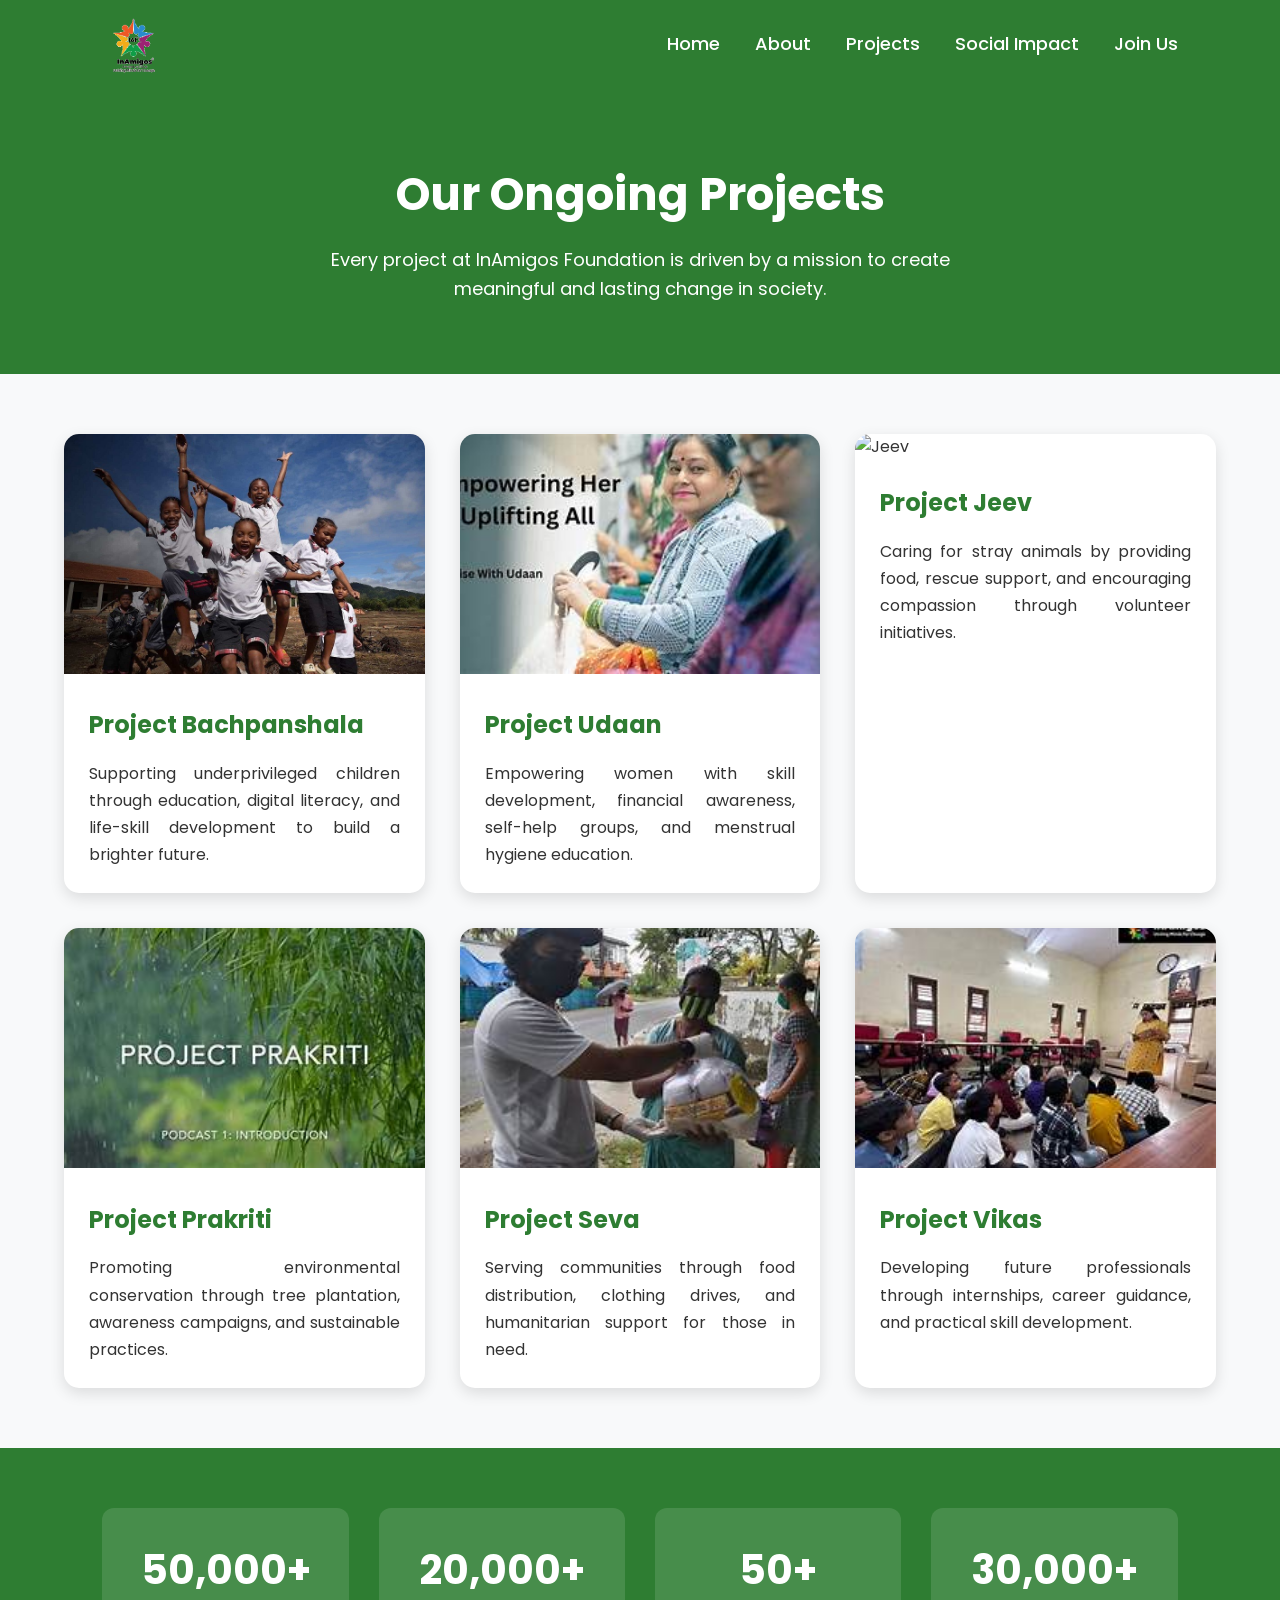
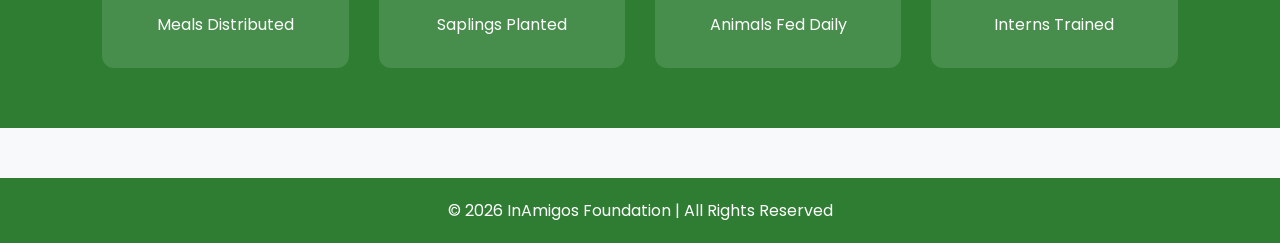
==== projects.html @ 474dfe5e "Add files via upload" ====
<!DOCTYPE html>
<html lang="en">

<head>

    <meta charset="UTF-8">
    <meta name="viewport" content="width=device-width, initial-scale=1.0">

    <title>Our Projects | InAmigos Foundation</title>

    <link rel="stylesheet" href="style.css">

    <link href="https://fonts.googleapis.com/css2?family=Poppins:wght@300;400;500;600;700&display=swap" rel="stylesheet">

</head>

<body>

<header>

    <nav class="navbar">

        <div class="logo">

            <a href="index.html">
                <img src="images/logo_transparent.png" alt="Logo">
            </a>

        </div>

        <ul class="nav-links">

            <li><a href="index.html">Home</a></li>

            <li><a href="about.html">About</a></li>

            <li><a href="projects.html">Projects</a></li>

            <li><a href="impact.html">Social Impact</a></li>

            <li><a href="join.html">Join Us</a></li>

        </ul>

    </nav>

</header>


<!-- ========= Banner ========= -->

<section class="project-banner">

    <h1>Our Ongoing Projects</h1>

    <p>
        Every project at InAmigos Foundation is driven by a mission to create
        meaningful and lasting change in society.
    </p>

</section>


<!-- ========= Projects ========= -->

<section class="projects-container">

    <!-- Project 1 -->

    <div class="project-card">

        <img src="images/ProjectBachpanshala.jpeg" alt="Bachpanshala">

        <div class="project-content">

            <h2>Project Bachpanshala</h2>

            <p>
                Supporting underprivileged children through education,
                digital literacy, and life-skill development to build
                a brighter future.
            </p>

        </div>

    </div>


    <!-- Project 2 -->

    <div class="project-card">

        <img src="images/ProjectUdaan.jpg" alt="Udaan">

        <div class="project-content">

            <h2>Project Udaan</h2>

            <p>
                Empowering women with skill development,
                financial awareness, self-help groups,
                and menstrual hygiene education.
            </p>

        </div>

    </div>


    <!-- Project 3 -->

    <div class="project-card">

        <img src="images/ProjectJeev.jpg" alt="Jeev">

        <div class="project-content">

            <h2>Project Jeev</h2>

            <p>
                Caring for stray animals by providing food,
                rescue support, and encouraging compassion
                through volunteer initiatives.
            </p>

        </div>

    </div>


    <!-- Project 4 -->

    <div class="project-card">

        <img src="images/ProjectPrakriti.jpg" alt="Prakriti">

        <div class="project-content">

            <h2>Project Prakriti</h2>

            <p>
                Promoting environmental conservation through
                tree plantation, awareness campaigns,
                and sustainable practices.
            </p>

        </div>

    </div>


    <!-- Project 5 -->

    <div class="project-card">

        <img src="images/ProjectSeva.jpg" alt="Seva">

        <div class="project-content">

            <h2>Project Seva</h2>

            <p>
                Serving communities through food distribution,
                clothing drives, and humanitarian support for
                those in need.
            </p>

        </div>

    </div>


    <!-- Project 6 -->

    <div class="project-card">

        <img src="images/ProjectVikas.jpg" alt="Vikas">

        <div class="project-content">

            <h2>Project Vikas</h2>

            <p>
                Developing future professionals through
                internships, career guidance,
                and practical skill development.
            </p>

        </div>

    </div>

</section>



<!-- ========= Impact Numbers ========= -->

<section class="stats">

    <div class="stat-box">

        <h2>50,000+</h2>

        <p>Meals Distributed</p>

    </div>

    <div class="stat-box">

        <h2>20,000+</h2>

        <p>Saplings Planted</p>

    </div>

    <div class="stat-box">

        <h2>50+</h2>

        <p>Animals Fed Daily</p>

    </div>

    <div class="stat-box">

        <h2>30,000+</h2>

        <p>Interns Trained</p>

    </div>

</section>



<footer>

<p>© 2026 InAmigos Foundation | All Rights Reserved</p>

</footer>

</body>

</html>
---- style.css ----
/* ===========================
   Google Font & Reset
=========================== */

*{
    margin:0;
    padding:0;
    box-sizing:border-box;
}

body{
    font-family:'Poppins',sans-serif;
    background:#f8f9fa;
    color:#333;
    line-height:1.6;
}

/* ===========================
   Header
=========================== */

/* ===========================
   Header
=========================== */

.logo img{
    height:65px;
    width:auto;
    display:block;
}

header{
    background:#2E7D32;
    padding:12px 8%;
    box-shadow:0 2px 10px rgba(0,0,0,0.15);
}

.navbar{
    display:flex;
    justify-content:space-between;
    align-items:center;
}

.nav-links{
    list-style:none;
    display:flex;
    gap:35px;
}

.nav-links a{
    text-decoration:none;
    color:white;
    font-size:18px;
    font-weight:500;
    transition:0.3s;
}

.nav-links a:hover{
    color:#FFD54F;
}

/* ===========================
   Hero Section
=========================== */
.hero{
    width:85%;
    margin:50px auto;
    text-align:center;
}

.hero h1{
    font-size:48px;
    color:#2E7D32;
    margin-bottom:30px;
}

.slider{
    width:100%;
    height:500px;
    position:relative;
    overflow:hidden;
    border-radius:15px;
}

.slider img{
    position:absolute;
    top:0;
    left:0;
    width:100%;
    height:100%;
    object-fit:cover;
    opacity:0;

    animation:slider 12s infinite;
}

.slider img:nth-child(1){
    animation-delay:0s;
}

.slider img:nth-child(2){
    animation-delay:4s;
}

.slider img:nth-child(3){
    animation-delay:8s;
}

@keyframes slider{

    0%{
        opacity:0;
    }

    10%{
        opacity:1;
    }

    30%{
        opacity:1;
    }

    40%{
        opacity:0;
    }

    100%{
        opacity:0;
    }

}
.hero-content{
    max-width:800px;
    margin:35px auto 0;
}

.hero-content p{
    font-size:18px;
    line-height:1.8;
    margin-bottom:25px;
}
/* ===========================
   Sections
=========================== */

.intro,
.work{
    background:white;
    width:85%;
    margin:50px auto;
    padding:40px;
    border-radius:12px;
    box-shadow:0 3px 10px rgba(0,0,0,.1);
}

.intro h2,
.work h2{
    color:#2E7D32;
    margin-bottom:20px;
    text-align:center;
}

.intro p,
.work p{
    text-align:justify;
    font-size:17px;
}

/* ===========================
   Footer
=========================== */

footer{
    background:#2E7D32;
    color:white;
    text-align:center;
    padding:20px;
    margin-top:50px;
}

/* ===========================
   Responsive
=========================== */

@media(max-width:768px){

    .navbar{
        flex-direction:column;
        gap:15px;
    }

    .nav-links{
        flex-direction:column;
        align-items:center;
        gap:12px;
    }

    .hero-content h1{
        font-size:30px;
    }

    .hero-images img{
        width:100%;
        max-width:350px;
        height:auto;
    }

    .intro,
    .work{
        width:92%;
        padding:25px;
    }

}
/* ===========================
   ABOUT PAGE
=========================== */

.page-title{

    text-align:center;
    padding:60px 8%;

}

.page-title h1{

    font-size:45px;
    color:#2E7D32;
    margin-bottom:15px;

}

.page-title p{

    font-size:18px;

}

.about-section{

    width:85%;
    margin:auto;
    display:flex;
    gap:40px;
    align-items:center;
    margin-bottom:60px;
    flex-wrap:wrap;

}

.about-image{

    flex:1;

}

.about-image img{

    width:100%;
    border-radius:12px;
    box-shadow:0 5px 15px rgba(0,0,0,.15);

}

.about-text{

    flex:1;

}

.about-text h2{

    color:#2E7D32;
    margin-bottom:20px;

}

.about-text p{

    margin-bottom:20px;
    text-align:justify;
    line-height:1.8;

}

.mission-vision{

    width:85%;
    margin:60px auto;
    display:flex;
    gap:30px;
    flex-wrap:wrap;

}

.card{

    flex:1;
    background:rgb(214, 227, 223);
    padding:30px;
    border-radius:12px;
    box-shadow:0 4px 12px rgba(0,0,0,.1);

}

.card h2{

    color:#2E7D32;
    margin-bottom:15px;

}

.credentials-section{

    width:85%;
    margin:60px auto;
    text-align:center;

}

.credentials-section h2{

    color:#2E7D32;
    margin-bottom:30px;

}

.credential-grid{

    display:grid;
    grid-template-columns:repeat(auto-fit,minmax(220px,1fr));
    gap:20px;

}

.credential-card{

    background:white;
    padding:25px;
    border-radius:10px;
    box-shadow:0 3px 10px rgba(0,0,0,.1);
    font-weight:600;

}
/*==============================
PROJECTS PAGE
===============================*/

.project-banner{

    background:#2E7D32;
    color:white;
    text-align:center;
    padding:70px 20px;

}

.project-banner h1{

    font-size:45px;
    margin-bottom:15px;

}

.project-banner p{

    max-width:700px;
    margin:auto;
    font-size:18px;

}


/* Cards */

.projects-container{

    width:90%;
    margin:60px auto;

    display:grid;

    grid-template-columns:repeat(auto-fit,minmax(330px,1fr));

    gap:35px;

}


.project-card{

    background:white;

    border-radius:15px;

    overflow:hidden;

    box-shadow:0 5px 15px rgba(0,0,0,.12);

    transition:.3s;

}


.project-card:hover{

    transform:translateY(-8px);

}


.project-card img{

    width:100%;

    height:240px;

    object-fit:cover;

}


.project-content{

    padding:25px;

}


.project-content h2{

    color:#2E7D32;

    margin-bottom:15px;

}


.project-content p{

    line-height:1.7;

    text-align:justify;

}


/* Statistics */

.stats{

    background:#2E7D32;

    color:white;

    padding:60px 8%;

    display:grid;

    grid-template-columns:repeat(auto-fit,minmax(200px,1fr));

    gap:30px;

    text-align:center;

}


.stat-box{

    background:rgba(255,255,255,.12);

    padding:30px;

    border-radius:12px;

}


.stat-box h2{

    font-size:40px;

    margin-bottom:10px;

}
/*===========================
SOCIAL IMPACT
===========================*/

.impact-hero{

    background:#2E7D32;
    color:white;
    text-align:center;
    padding:70px 20px;

}

.impact-hero h1{

    font-size:45px;
    margin-bottom:15px;

}

.impact-hero p{

    max-width:750px;
    margin:auto;
    line-height:1.7;

}

.impact-section{

    width:85%;
    margin:70px auto;

    display:flex;

    align-items:center;

    gap:40px;

    flex-wrap:wrap;

}

.reverse{

    flex-direction:row-reverse;

}

.impact-image{

    flex:1;

}

.impact-image img{

    width:100%;

    border-radius:15px;

    box-shadow:0 5px 15px rgba(0,0,0,.15);

}

.impact-content{

    flex:1;

}

.impact-content h2{

    color:#2E7D32;

    margin-bottom:20px;

}

.impact-content h3{

    margin-top:15px;

    margin-bottom:10px;

}

.impact-content p{

    text-align:justify;

    line-height:1.8;

}

.impact-summary{

    background:#f4f4f4;

    text-align:center;

    padding:60px 8%;

}

.impact-summary h2{

    color:#2E7D32;

    margin-bottom:20px;

}

.impact-summary p{

    max-width:900px;

    margin:auto;

    line-height:1.8;

}
/*==========================
JOIN US PAGE
===========================*/

.join-hero{

    background:#2E7D32;
    color:white;
    text-align:center;
    padding:80px 20px;

}

.join-hero h1{

    font-size:45px;
    margin-bottom:20px;

}

.join-hero p{

    max-width:750px;
    margin:auto;
    line-height:1.8;

}

.join-options{

    width:90%;
    margin:70px auto;

    display:grid;

    grid-template-columns:repeat(auto-fit,minmax(300px,1fr));

    gap:30px;

}

.join-card{

    background:white;

    border-radius:15px;

    overflow:hidden;

    box-shadow:0 5px 15px rgba(0,0,0,.12);

    transition:.3s;

}

.join-card:hover{

    transform:translateY(-8px);

}

.join-card img{

    width:100%;

    height:220px;

    object-fit:cover;

}

.join-card h2{

    color:#2E7D32;

    padding:20px 20px 10px;

}

.join-card p{

    padding:0 20px 25px;

    text-align:justify;

    line-height:1.7;

}

.cta-section{

    background:#f5f5f5;

    text-align:center;

    padding:70px 20px;

}

.cta-section h2{

    color:#2E7D32;

    margin-bottom:20px;

}

.cta-section p{

    max-width:700px;

    margin:0 auto 30px;

    line-height:1.8;

}
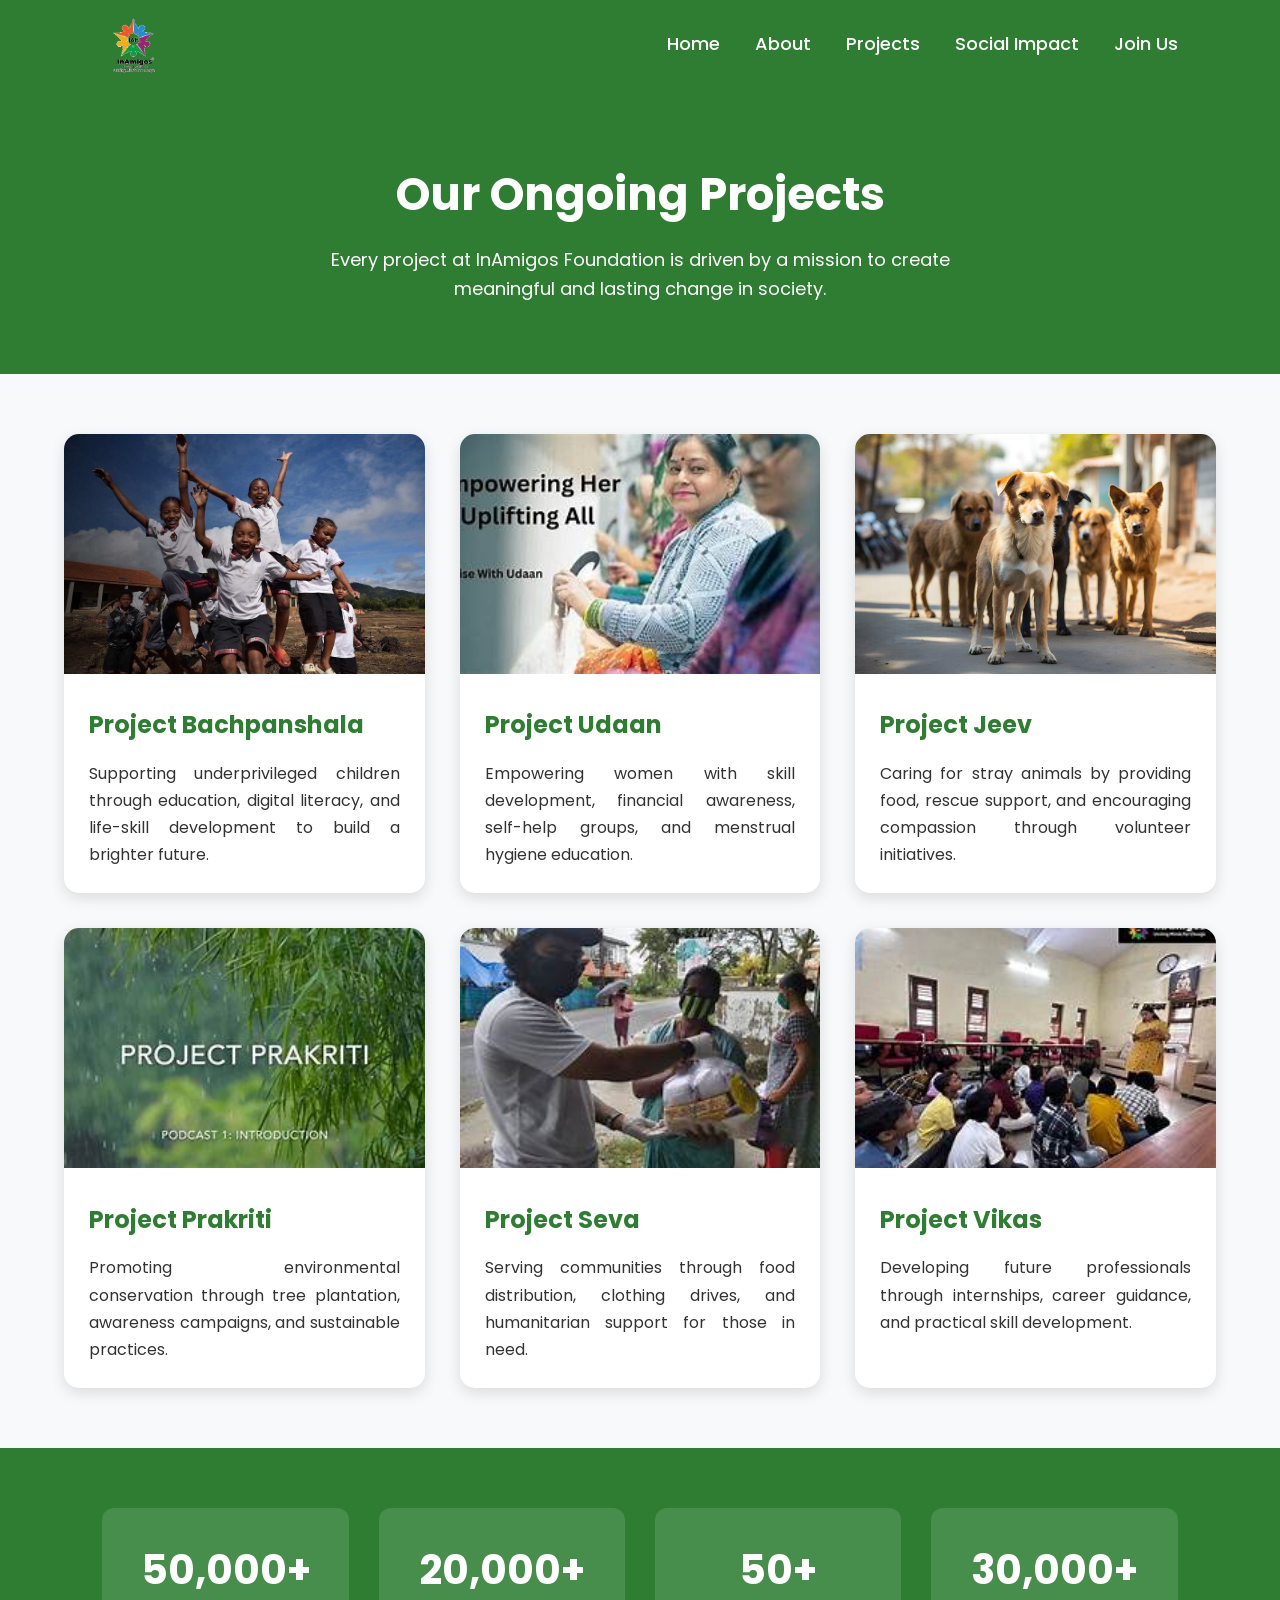
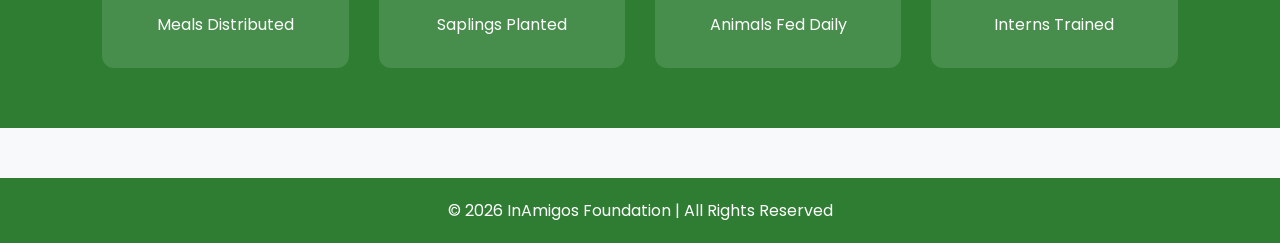
==== commit 8254ba50: "Update projects.html" ====
--- a/projects.html
+++ b/projects.html
@@ -111,7 +111,7 @@
 
     <div class="project-card">
 
-        <img src="images/ProjectJeev.jpg" alt="Jeev">
+        <img src="images/Projectjeev.jpg" alt="Jeev">
 
         <div class="project-content">
 
@@ -242,4 +242,4 @@
 
 </body>
 
-</html>+</html>
